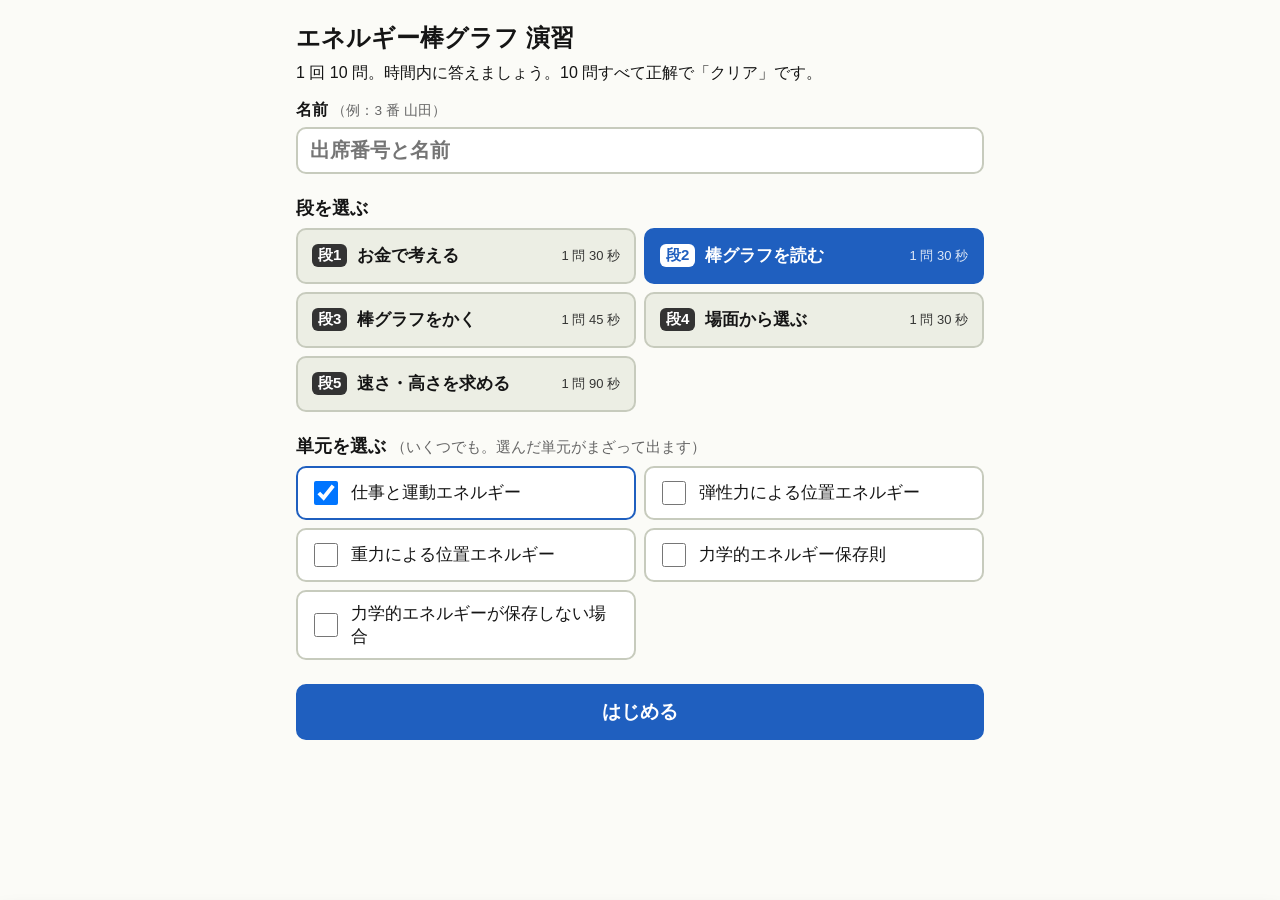
==== index.html @ a0bb2900 "演習アプリ: 問題の生成器・場面の図・10 問と時間・結果の QR・先生用の照合ページ - lib/gen.js: 5 段 × 5 単元の問題を種類とたねから作る（作り直せる） - lib/scene" ====
<!DOCTYPE html>
<html lang="ja">
<head>
<meta charset="utf-8">
<meta name="viewport" content="width=device-width,initial-scale=1,viewport-fit=cover">
<title>エネルギー棒グラフ 演習</title>
<link rel="stylesheet" href="css/app.css">
</head>
<body>

<!-- ホーム -->
<section id="vHome" class="view">
  <div class="home">
    <h1>エネルギー棒グラフ 演習</h1>
    <p class="lead">1 回 10 問。時間内に答えましょう。10 問すべて正解で「クリア」です。</p>

    <label class="field"><span>名前 <span class="dim">（例：3 番 山田）</span></span>
      <input id="name" maxlength="20" autocomplete="off" placeholder="出席番号と名前">
    </label>

    <h2>段を選ぶ</h2>
    <div id="levels" class="levels"></div>

    <h2 id="unitsHead">単元を選ぶ <span class="dim">（いくつでも。選んだ単元がまざって出ます）</span></h2>
    <div id="units" class="units"></div>

    <button id="start" class="big primary" type="button">はじめる</button>
    <p id="homeMsg" class="msg"></p>
  </div>
</section>

<!-- 問題 -->
<section id="vQuiz" class="view hidden">
  <header class="qtop">
    <span id="qLevel" class="tag"></span>
    <span id="qNum" class="qnum"></span>
    <div class="timer"><div id="timerBar"></div></div>
    <span id="timerTxt" class="ttxt"></span>
    <button id="bSheet" class="tool" type="button">✏️<span class="lbl"> 計算用紙</span></button>
    <button id="bCalc" class="tool" type="button">🧮<span class="lbl"> 電卓</span></button>
  </header>
  <main class="qmain" id="qmain">
    <div id="qSys" class="sys"></div>
    <div id="qText" class="qtext"></div>
    <div id="qScene" class="scene"></div>
    <div id="qChart" class="chart"></div>
  </main>
  <aside class="qside" id="qside">
    <div id="qAsk" class="ask"></div>
    <div id="answerArea"></div>
    <div id="feedback" class="feedback hidden"></div>
  </aside>
</section>

<!-- 結果 -->
<section id="vResult" class="view hidden">
  <div class="result">
    <div id="rScore" class="rscore"></div>
    <div id="rClear" class="clear hidden">クリア</div>
    <ol id="rList" class="rlist"></ol>
    <div class="record">
      <img id="recordImg" alt="回答記録の画像">
      <a id="recordDl" class="big primary" href="#" download="回答記録.png">画像を保存</a>
      <p class="dim">保存した画像を Classroom に提出してください。保存できないときは、画像を長押しして保存するか、画面のスクリーンショットを撮ってください。</p>
    </div>
    <div class="row">
      <button id="again" class="big" type="button">もう一度（同じ段・単元）</button>
      <button id="home" class="big" type="button">はじめの画面へ</button>
    </div>
  </div>
</section>

<!-- 計算用紙（下から出る） -->
<div id="sheet" aria-label="計算用紙">
  <div id="grip" title="上下に動かして高さを変える"></div>
  <div id="tools">
    <button id="tPen" class="on" type="button">✒️ ペン</button>
    <button id="tEra" type="button">🧽 消しゴム</button>
    <button id="tUndo" type="button">↶ 戻す</button>
    <button id="tClear" type="button">🗑 全部消す</button>
    <span class="note" id="penNote">指でも書けます（ペンを使うと指は無視）</span>
    <span class="sp"></span>
    <button id="tClose" type="button">✕ 閉じる</button>
  </div>
  <div id="padwrap"><canvas id="pad"></canvas></div>
</div>

<!-- 電卓（浮かぶ・動かせる） -->
<div id="calc">
  <div id="calchead"><span>⠿ 電卓（ここを持って動かす）</span><button id="cClose" type="button">✕</button></div>
  <div id="disp"><div class="ex" id="dEx"></div><div class="rv" id="dRv">0</div></div>
  <div id="ckeys"></div>
</div>

<canvas id="recordCanvas" class="hidden"></canvas>

<script src="vendor/qrcode.js"></script>
<script src="vendor/qrcode_UTF8.js"></script>
<script src="lib/ebar.js"></script>
<script src="lib/scene.js"></script>
<script src="lib/gen.js"></script>
<script src="js/record.js"></script>
<script src="js/tools.js"></script>
<script src="js/app.js"></script>
</body>
</html>
---- css/app.css ----
/* エネルギー棒グラフ 演習。スマホ縦が基本、横長（iPad・パソコン）は 2 列（docs/decisions.md 10） */
:root { --bg:#fbfbf7; --fg:#151515; --dim:#666; --line:#c7cbbd; --btn:#eceee4; --on:#1f5fbf; --ok:#14803a; --ng:#c62828; --warn:#9a5b00; }
* { box-sizing: border-box; -webkit-tap-highlight-color: transparent; }
html, body { margin: 0; height: 100%; background: var(--bg); color: var(--fg);
  font-family: "BIZ UDPGothic", "Hiragino Sans", "Hiragino Kaku Gothic ProN", "Noto Sans JP", Meiryo, sans-serif; touch-action: manipulation; }
body { overflow: hidden; }
.hidden { display: none !important; }
.dim { color: var(--dim); font-weight: 400; font-size: .85em; }
button, .big { font: inherit; font-weight: 700; font-size: 17px; background: var(--btn); color: var(--fg); border: 2px solid var(--line);
  border-radius: 10px; min-height: 48px; min-width: 48px; padding: 4px 14px; cursor: pointer;
  -webkit-user-select: none; user-select: none; -webkit-touch-callout: none; text-decoration: none; display: inline-flex; align-items: center; justify-content: center; }
button:active { filter: brightness(.92); }
button.on { background: var(--on); border-color: var(--on); color: #fff; }
.primary { background: var(--on); border-color: var(--on); color: #fff; }
.big { font-size: 19px; min-height: 56px; padding: 6px 22px; }
.view { position: fixed; inset: 0; overflow: auto; -webkit-overflow-scrolling: touch; }

/* ホーム */
.home { max-width: 720px; margin: 0 auto; padding: 18px 16px 60px; }
.home h1 { font-size: 24px; margin: 4px 0 6px; }
.home h2 { font-size: 18px; margin: 22px 0 8px; }
.lead { margin: 0 0 14px; line-height: 1.6; }
.field { display: flex; flex-direction: column; gap: 6px; font-weight: 700; }
.field input { font: inherit; font-size: 20px; padding: 10px 12px; border: 2px solid var(--line); border-radius: 10px; background: #fff; }
.levels { display: grid; grid-template-columns: 1fr; gap: 8px; }
.levels button { justify-content: flex-start; text-align: left; gap: 10px; min-height: 56px; }
.levels button .n { display: inline-block; min-width: 2.2em; font-size: 15px; background: #333; color: #fff; border-radius: 6px; padding: 2px 6px; text-align: center; }
.levels button.on .n { background: #fff; color: var(--on); }
.levels button .t { font-size: 13px; font-weight: 400; margin-left: auto; opacity: .85; }
.units { display: grid; grid-template-columns: 1fr; gap: 8px; }
.units label { display: flex; align-items: center; gap: 10px; background: #fff; border: 2px solid var(--line); border-radius: 10px; padding: 10px 12px; font-size: 17px; }
.units label.on { border-color: var(--on); }
.units input { width: 24px; height: 24px; }
.units.off { opacity: .4; pointer-events: none; }
#start { width: 100%; margin-top: 24px; }
.msg { color: var(--ng); font-weight: 700; min-height: 1.4em; }
@media (min-width: 700px) { .levels, .units { grid-template-columns: 1fr 1fr; } }

/* 問題 */
#vQuiz { display: grid; grid-template-rows: auto 1fr auto; grid-template-columns: minmax(0, 1fr); overflow: hidden; height: 100%; }
.qtop { display: flex; align-items: center; gap: 8px; padding: 6px 10px; padding-top: max(6px, env(safe-area-inset-top)); background: #eef0e6; border-bottom: 2px solid var(--line); }
.tag { background: #333; color: #fff; border-radius: 6px; padding: 2px 8px; font-size: 14px; white-space: nowrap; }
.qnum { font-weight: 700; white-space: nowrap; }
.timer { flex: 1; height: 10px; background: #dde0d3; border-radius: 5px; overflow: hidden; min-width: 40px; }
#timerBar { height: 100%; width: 100%; background: var(--on); transform-origin: left; }
#timerBar.low { background: var(--ng); }
.ttxt { font-variant-numeric: tabular-nums; font-weight: 700; min-width: 2.6em; text-align: right; }
.tool { min-height: 40px; min-width: 40px; padding: 2px 8px; font-size: 16px; }
@media (max-width: 560px) { .tool .lbl, .tag .lbl { display: none; } .qtop { gap: 6px; padding-left: 8px; padding-right: 8px; } }
.qmain { overflow: auto; -webkit-overflow-scrolling: touch; padding: 10px 14px 16px; }
.sys { display: inline-block; font-weight: 700; border: 2px solid #333; border-radius: 6px; padding: 1px 8px; margin-bottom: 6px; }
.qtext { font-size: 18px; line-height: 1.7; margin-bottom: 6px; }
.scene svg, .chart svg, .fbchart svg { display: block; width: 100%; height: auto; max-width: 560px; }
.scene svg { max-width: 460px; }
.scene { margin: 4px 0 8px; }
.chart.draw svg { touch-action: none; -webkit-user-select: none; user-select: none; }
.choices { display: flex; flex-direction: column; gap: 10px; }
.choice { position: relative; background: #fff; border: 3px solid var(--line); border-radius: 12px; padding: 6px 8px 4px 34px; cursor: pointer; }
.choice .mk { position: absolute; left: 8px; top: 8px; font-weight: 700; font-size: 18px; }
.choice.sel { border-color: var(--on); }
.choice.right { border-color: var(--ok); }
.choice.wrong { border-color: var(--ng); }
.qside { background: #f3f4ee; border-top: 2px solid var(--line); padding: 8px 12px; padding-bottom: max(8px, env(safe-area-inset-bottom)); max-height: 62vh; overflow: auto; }
.ask { font-weight: 700; font-size: 17px; line-height: 1.5; margin-bottom: 6px; }
.ansrow { display: flex; align-items: center; gap: 8px; margin-bottom: 6px; font-size: 20px; }
.ansbox { flex: 1; min-height: 48px; background: #fff; border: 2px solid var(--line); border-radius: 10px; padding: 6px 12px; font-size: 26px; font-weight: 700; text-align: right; font-variant-numeric: tabular-nums; }
.ansbox.empty { color: #aaa; font-weight: 400; font-size: 18px; }
.unit { font-size: 20px; font-weight: 700; min-width: 2.4em; }
.keypad { display: grid; grid-template-columns: repeat(4, 1fr); gap: 6px; }
.keypad button { min-height: 50px; font-size: 22px; }
.keypad .go { background: var(--on); border-color: var(--on); color: #fff; font-size: 19px; }
.keypad .wide { grid-column: span 2; }
.drawbtns { display: flex; gap: 8px; }
.drawbtns button { flex: 1; }
.feedback { font-size: 16px; line-height: 1.6; }
.verdict { font-size: 24px; font-weight: 800; margin: 2px 0 4px; }
.verdict.ok { color: var(--ok); } .verdict.ng { color: var(--ng); }
.feedback ul { margin: 4px 0 6px; padding-left: 1.2em; }
.fbchart { margin: 4px 0 8px; }
.feedback .next { width: 100%; margin-top: 4px; }

@media (min-width: 900px) and (orientation: landscape) {
  #vQuiz { grid-template-columns: minmax(0, 1fr) 400px; grid-template-rows: auto 1fr; }
  .qtop { grid-column: 1 / 3; }
  .qside { border-top: none; border-left: 2px solid var(--line); max-height: none; }
}

/* 結果 */
.result { max-width: 720px; margin: 0 auto; padding: 18px 16px 60px; text-align: center; }
.rscore { font-size: 44px; font-weight: 800; margin: 10px 0; }
.clear { display: inline-block; font-size: 34px; font-weight: 800; color: #fff; background: var(--ok); border-radius: 12px; padding: 4px 26px; transform: rotate(-4deg); margin-bottom: 8px; }
.rlist { text-align: left; padding-left: 1.6em; line-height: 1.9; }
.rlist .ok { color: var(--ok); font-weight: 700; } .rlist .ng { color: var(--ng); font-weight: 700; }
.record img { width: 100%; max-width: 480px; border: 1px solid var(--line); margin: 10px 0; }
.row { display: flex; gap: 10px; justify-content: center; flex-wrap: wrap; margin-top: 16px; }

/* 計算用紙 */
#sheet { position: fixed; left: 0; right: 0; bottom: 0; height: 46vh; background: #fff; border-top: 3px solid #888; box-shadow: 0 -6px 20px rgba(0,0,0,.18);
  transform: translateY(105%); transition: transform .2s; z-index: 10; display: flex; flex-direction: column; }
#sheet.open { transform: none; }
#sheet.dragging { transition: none; }
#grip { height: 26px; display: flex; justify-content: center; align-items: center; cursor: ns-resize; touch-action: none; flex: none; }
#grip::before { content: ""; width: 70px; height: 6px; border-radius: 3px; background: #aaa; }
#tools { display: flex; gap: 8px; padding: 0 10px 6px; flex: none; align-items: center; flex-wrap: wrap; }
#tools button { min-height: 42px; font-size: 15px; }
#tools .sp { flex: 1; }
#tools .note { font-size: 13px; color: var(--dim); }
#padwrap { position: relative; flex: 1; min-height: 0;
  background-image: linear-gradient(#e8eef5 1px, transparent 1px), linear-gradient(90deg, #e8eef5 1px, transparent 1px); background-size: 28px 28px; }
#pad { position: absolute; inset: 0; width: 100%; height: 100%; touch-action: none; display: block; -webkit-user-select: none; user-select: none; -webkit-touch-callout: none; }

/* 電卓 */
#calc { position: fixed; right: 12px; top: 60px; width: 290px; background: #2b2f33; color: #fff; border-radius: 14px; padding: 8px;
  box-shadow: 0 8px 24px rgba(0,0,0,.3); z-index: 20; display: none; touch-action: none; -webkit-user-select: none; user-select: none; }
#calc.open { display: block; }
#calchead { display: flex; justify-content: space-between; align-items: center; padding: 0 4px 6px; cursor: move; font-size: 13px; color: #bbb; }
#calchead button { min-height: 34px; min-width: 34px; padding: 0 8px; font-size: 15px; background: #444; color: #fff; border-color: #555; }
#disp { background: #eef3e8; color: #111; border-radius: 8px; padding: 6px 10px; text-align: right; font-size: 18px; min-height: 64px; word-break: break-all; }
#disp .ex { color: #555; font-size: 16px; min-height: 1.3em; }
#disp .rv { font-size: 26px; font-weight: 700; }
#ckeys { display: grid; grid-template-columns: repeat(5, 1fr); gap: 6px; margin-top: 8px; }
#ckeys button { min-height: 46px; padding: 0; font-size: 20px; background: #444; color: #fff; border-color: #555; }
#ckeys button.op { background: #5a6e8c; }
#ckeys button.eq { background: #e08a1e; border-color: #e08a1e; }
#ckeys button.wide { grid-column: span 2; }
#ckeys button.small { font-size: 14px; }
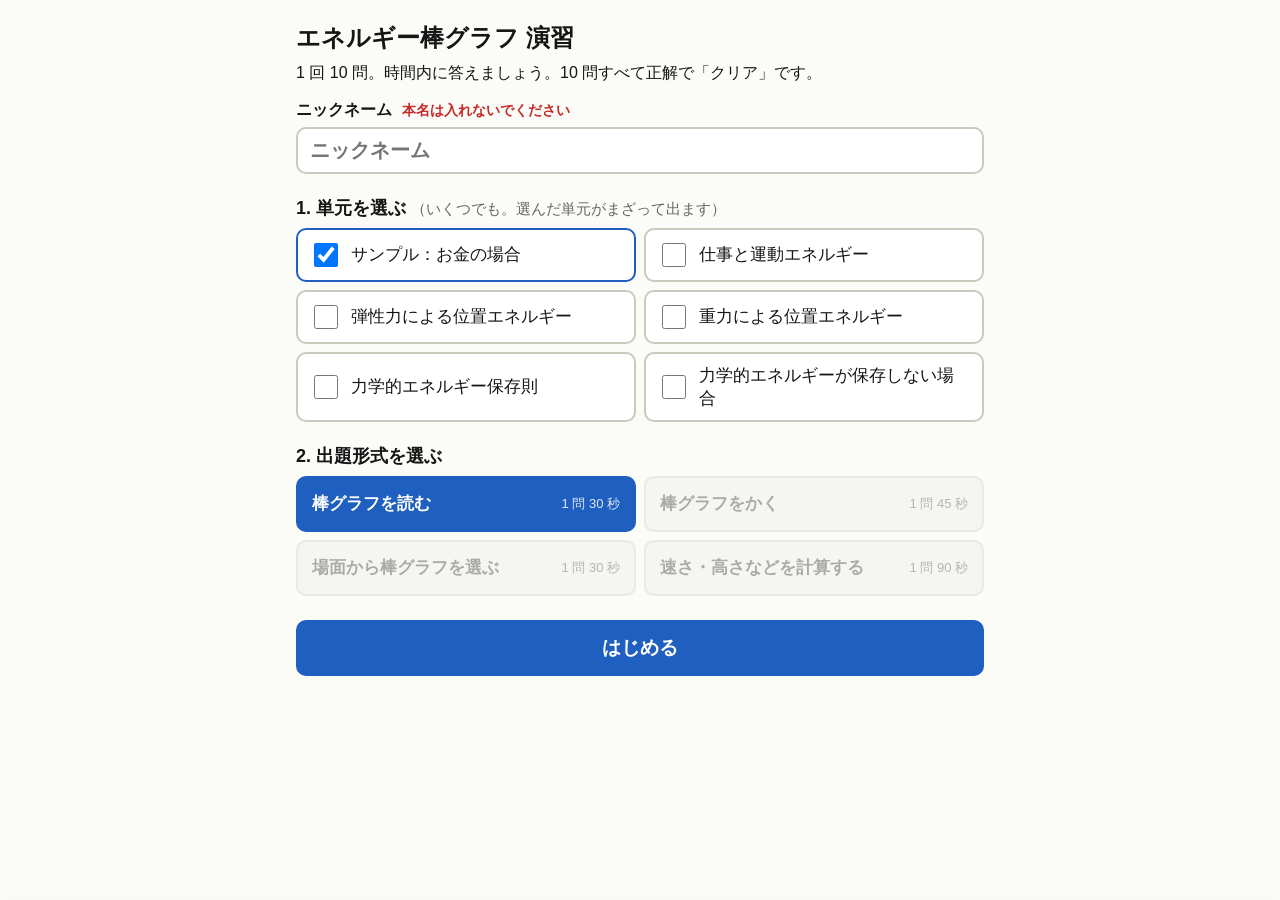
==== commit b9ec1400: "生徒の画面を直す: ニックネーム・単元→出題形式・問題文は1か所で図のすぐ下に答え・まえ/あとをやめて場面の名前 Co-Authored-By: Claude Opus 5.5 <noreply@an" ====
--- a/index.html
+++ b/index.html
@@ -14,15 +14,15 @@
     <h1>エネルギー棒グラフ 演習</h1>
     <p class="lead">1 回 10 問。時間内に答えましょう。10 問すべて正解で「クリア」です。</p>
 
-    <label class="field"><span>名前 <span class="dim">（例：3 番 山田）</span></span>
-      <input id="name" maxlength="20" autocomplete="off" placeholder="出席番号と名前">
+    <label class="field"><span>ニックネーム <span class="warnnote">本名は入れないでください</span></span>
+      <input id="name" maxlength="16" autocomplete="off" placeholder="ニックネーム">
     </label>
 
-    <h2>段を選ぶ</h2>
-    <div id="levels" class="levels"></div>
+    <h2>1. 単元を選ぶ <span class="dim">（いくつでも。選んだ単元がまざって出ます）</span></h2>
+    <div id="units" class="units"></div>
 
-    <h2 id="unitsHead">単元を選ぶ <span class="dim">（いくつでも。選んだ単元がまざって出ます）</span></h2>
-    <div id="units" class="units"></div>
+    <h2>2. 出題形式を選ぶ</h2>
+    <div id="formats" class="levels"></div>
 
     <button id="start" class="big primary" type="button">はじめる</button>
     <p id="homeMsg" class="msg"></p>
@@ -32,24 +32,22 @@
 <!-- 問題 -->
 <section id="vQuiz" class="view hidden">
   <header class="qtop">
-    <span id="qLevel" class="tag"></span>
+    <span id="qFormat" class="tag"></span>
     <span id="qNum" class="qnum"></span>
     <div class="timer"><div id="timerBar"></div></div>
     <span id="timerTxt" class="ttxt"></span>
     <button id="bSheet" class="tool" type="button">✏️<span class="lbl"> 計算用紙</span></button>
     <button id="bCalc" class="tool" type="button">🧮<span class="lbl"> 電卓</span></button>
   </header>
-  <main class="qmain" id="qmain">
-    <div id="qSys" class="sys"></div>
-    <div id="qText" class="qtext"></div>
-    <div id="qScene" class="scene"></div>
-    <div id="qChart" class="chart"></div>
+  <!-- 問題文と問いは 1 か所。その下に図、そのすぐ下で答える（視線を上から下へ 1 本に） -->
+  <main class="qscroll" id="qscroll">
+    <div class="qcard">
+      <p class="qtext"><span id="qSys" class="sys"></span><span id="qText"></span><b id="qAsk" class="ask"></b></p>
+      <div class="figs" id="figs"><div id="qScene" class="scene"></div><div id="qChart" class="chart"></div></div>
+      <div id="answerArea" class="answer"></div>
+      <div id="feedback" class="feedback hidden"></div>
+    </div>
   </main>
-  <aside class="qside" id="qside">
-    <div id="qAsk" class="ask"></div>
-    <div id="answerArea"></div>
-    <div id="feedback" class="feedback hidden"></div>
-  </aside>
 </section>
 
 <!-- 結果 -->
@@ -64,7 +62,7 @@
       <p class="dim">保存した画像を Classroom に提出してください。保存できないときは、画像を長押しして保存するか、画面のスクリーンショットを撮ってください。</p>
     </div>
     <div class="row">
-      <button id="again" class="big" type="button">もう一度（同じ段・単元）</button>
+      <button id="again" class="big" type="button">もう一度（同じ単元・出題形式）</button>
       <button id="home" class="big" type="button">はじめの画面へ</button>
     </div>
   </div>
--- a/css/app.css
+++ b/css/app.css
@@ -37,7 +37,7 @@
 @media (min-width: 700px) { .levels, .units { grid-template-columns: 1fr 1fr; } }
 
 /* 問題 */
-#vQuiz { display: grid; grid-template-rows: auto 1fr auto; grid-template-columns: minmax(0, 1fr); overflow: hidden; height: 100%; }
+#vQuiz { display: grid; grid-template-rows: auto 1fr; grid-template-columns: minmax(0, 1fr); overflow: hidden; height: 100%; }
 .qtop { display: flex; align-items: center; gap: 8px; padding: 6px 10px; padding-top: max(6px, env(safe-area-inset-top)); background: #eef0e6; border-bottom: 2px solid var(--line); }
 .tag { background: #333; color: #fff; border-radius: 6px; padding: 2px 8px; font-size: 14px; white-space: nowrap; }
 .qnum { font-weight: 700; white-space: nowrap; }
@@ -46,13 +46,22 @@
 #timerBar.low { background: var(--ng); }
 .ttxt { font-variant-numeric: tabular-nums; font-weight: 700; min-width: 2.6em; text-align: right; }
 .tool { min-height: 40px; min-width: 40px; padding: 2px 8px; font-size: 16px; }
-@media (max-width: 560px) { .tool .lbl, .tag .lbl { display: none; } .qtop { gap: 6px; padding-left: 8px; padding-right: 8px; } }
-.qmain { overflow: auto; -webkit-overflow-scrolling: touch; padding: 10px 14px 16px; }
-.sys { display: inline-block; font-weight: 700; border: 2px solid #333; border-radius: 6px; padding: 1px 8px; margin-bottom: 6px; }
-.qtext { font-size: 18px; line-height: 1.7; margin-bottom: 6px; }
-.scene svg, .chart svg, .fbchart svg { display: block; width: 100%; height: auto; max-width: 560px; }
-.scene svg { max-width: 460px; }
-.scene { margin: 4px 0 8px; }
+@media (max-width: 560px) { .tool .lbl, #qFormat { display: none; } .qtop { gap: 6px; padding-left: 8px; padding-right: 8px; } }
+/* 1 本の流れ: 問題文＋問い → 図 → 答える欄（→ 正誤と解説）。横長の画面でも 1 列で、図だけ横に並べる */
+.qscroll { overflow: auto; -webkit-overflow-scrolling: touch; padding: 12px 14px 40px; }
+.qcard { max-width: 980px; margin: 0 auto; }
+.sys { display: inline-block; font-weight: 700; font-size: 15px; border: 2px solid #333; border-radius: 6px; padding: 0 8px; margin-right: 8px; vertical-align: 1px; }
+.qtext { font-size: 18px; line-height: 1.75; margin: 0 0 8px; }
+.qtext .ask { display: block; margin-top: 4px; font-size: 19px; }
+.figs { display: flex; flex-wrap: wrap; gap: 8px 16px; align-items: flex-start; margin-bottom: 10px; }
+.figs .scene { flex: 1 1 300px; max-width: 460px; }
+.figs .chart { flex: 1 1 340px; max-width: 560px; }
+.figs .scene:empty { display: none; }
+.figs .chart.wide { flex: 1 1 100%; max-width: 1000px; }
+button:disabled { opacity: .35; cursor: default; }
+.scene svg, .chart svg, .fbchart svg { display: block; width: 100%; height: auto; }
+.answer { max-width: 460px; }
+.warnnote { color: var(--ng); font-size: 14px; margin-left: 6px; }
 .chart.draw svg { touch-action: none; -webkit-user-select: none; user-select: none; }
 .choices { display: flex; flex-direction: column; gap: 10px; }
 .choice { position: relative; background: #fff; border: 3px solid var(--line); border-radius: 12px; padding: 6px 8px 4px 34px; cursor: pointer; }
@@ -60,9 +69,8 @@
 .choice.sel { border-color: var(--on); }
 .choice.right { border-color: var(--ok); }
 .choice.wrong { border-color: var(--ng); }
-.qside { background: #f3f4ee; border-top: 2px solid var(--line); padding: 8px 12px; padding-bottom: max(8px, env(safe-area-inset-bottom)); max-height: 62vh; overflow: auto; }
-.ask { font-weight: 700; font-size: 17px; line-height: 1.5; margin-bottom: 6px; }
 .ansrow { display: flex; align-items: center; gap: 8px; margin-bottom: 6px; font-size: 20px; }
+.anslbl { font-weight: 800; font-size: 18px; }
 .ansbox { flex: 1; min-height: 48px; background: #fff; border: 2px solid var(--line); border-radius: 10px; padding: 6px 12px; font-size: 26px; font-weight: 700; text-align: right; font-variant-numeric: tabular-nums; }
 .ansbox.empty { color: #aaa; font-weight: 400; font-size: 18px; }
 .unit { font-size: 20px; font-weight: 700; min-width: 2.4em; }
@@ -72,18 +80,16 @@
 .keypad .wide { grid-column: span 2; }
 .drawbtns { display: flex; gap: 8px; }
 .drawbtns button { flex: 1; }
-.feedback { font-size: 16px; line-height: 1.6; }
+.feedback { font-size: 16px; line-height: 1.6; max-width: 640px; background: #fff; border: 2px solid var(--line); border-radius: 12px; padding: 8px 14px 12px; }
+.fbchart { max-width: 560px; }
+.choices { display: grid; grid-template-columns: 1fr; gap: 10px; }
+@media (min-width: 900px) { .choices { grid-template-columns: 1fr 1fr; } }
 .verdict { font-size: 24px; font-weight: 800; margin: 2px 0 4px; }
 .verdict.ok { color: var(--ok); } .verdict.ng { color: var(--ng); }
 .feedback ul { margin: 4px 0 6px; padding-left: 1.2em; }
 .fbchart { margin: 4px 0 8px; }
 .feedback .next { width: 100%; margin-top: 4px; }
 
-@media (min-width: 900px) and (orientation: landscape) {
-  #vQuiz { grid-template-columns: minmax(0, 1fr) 400px; grid-template-rows: auto 1fr; }
-  .qtop { grid-column: 1 / 3; }
-  .qside { border-top: none; border-left: 2px solid var(--line); max-height: none; }
-}
 
 /* 結果 */
 .result { max-width: 720px; margin: 0 auto; padding: 18px 16px 60px; text-align: center; }
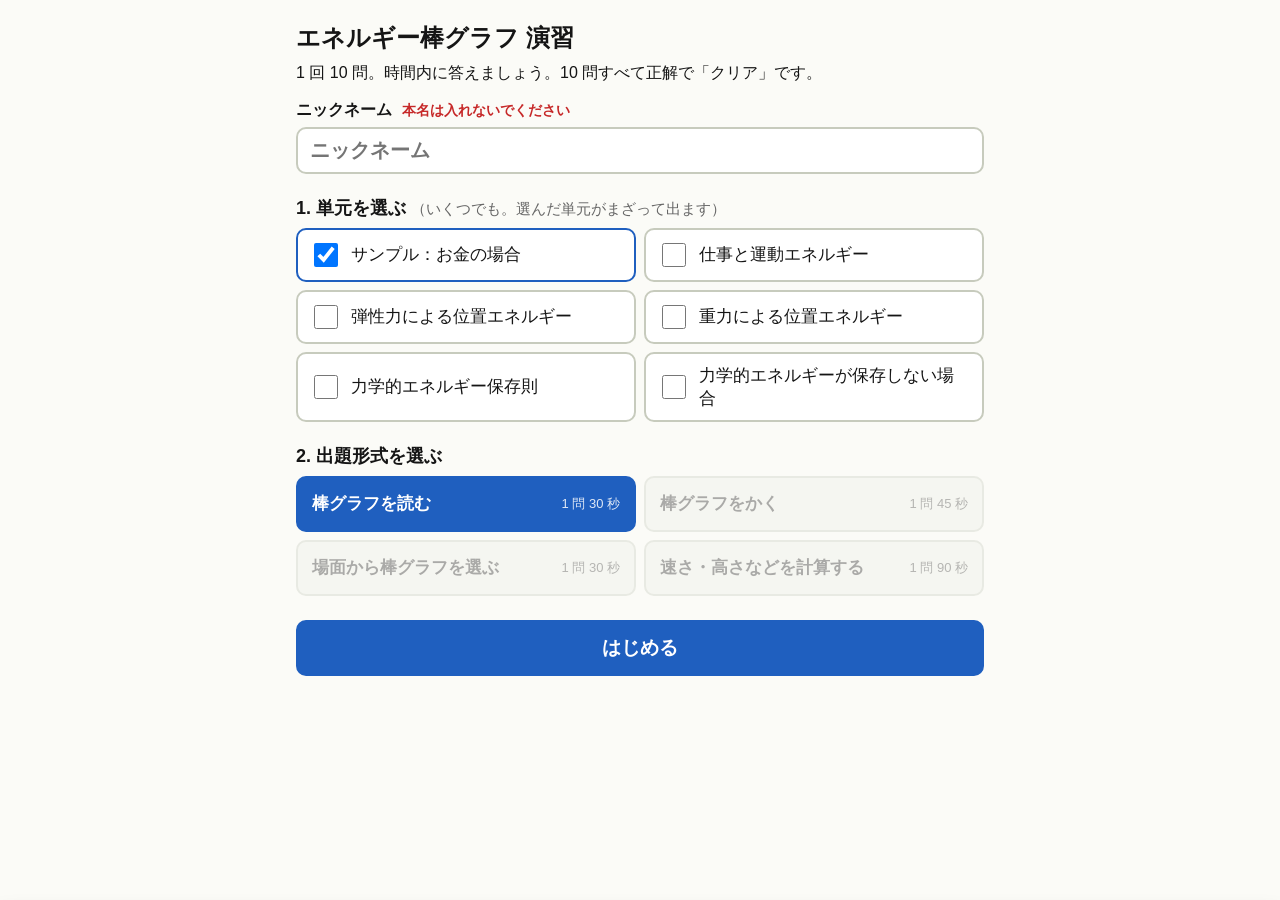
==== commit fd6b4e4a: "動きの線の長さを速さに合わせる・水平の動きは左から右・問題文のカッコと問いの太字をやめる・答えの図は同じ場所で入れ替える Co-Authored-By: Claude Opus 5.5 <norepl" ====
--- a/index.html
+++ b/index.html
@@ -42,7 +42,7 @@
   <!-- 問題文と問いは 1 か所。その下に図、そのすぐ下で答える（視線を上から下へ 1 本に） -->
   <main class="qscroll" id="qscroll">
     <div class="qcard">
-      <p class="qtext"><span id="qSys" class="sys"></span><span id="qText"></span><b id="qAsk" class="ask"></b></p>
+      <p class="qtext"><span id="qSys" class="sys"></span><span id="qText"></span><span id="qAsk" class="ask"></span></p>
       <div class="figs" id="figs"><div id="qScene" class="scene"></div><div id="qChart" class="chart"></div></div>
       <div id="answerArea" class="answer"></div>
       <div id="feedback" class="feedback hidden"></div>
--- a/css/app.css
+++ b/css/app.css
@@ -52,14 +52,16 @@
 .qcard { max-width: 980px; margin: 0 auto; }
 .sys { display: inline-block; font-weight: 700; font-size: 15px; border: 2px solid #333; border-radius: 6px; padding: 0 8px; margin-right: 8px; vertical-align: 1px; }
 .qtext { font-size: 18px; line-height: 1.75; margin: 0 0 8px; }
-.qtext .ask { display: block; margin-top: 4px; font-size: 19px; }
+/* 問いは太字にしない（画面がガチャガチャする。先生の指摘 2026-11-16）。改行して同じ大きさで続ける */
+.qtext .ask { display: block; margin-top: 4px; font-weight: 400; }
 .figs { display: flex; flex-wrap: wrap; gap: 8px 16px; align-items: flex-start; margin-bottom: 10px; }
-.figs .scene { flex: 1 1 300px; max-width: 460px; }
+.figs .scene { flex: 0 1 auto; max-width: 100%; }
 .figs .chart { flex: 1 1 340px; max-width: 560px; }
 .figs .scene:empty { display: none; }
 .figs .chart.wide { flex: 1 1 100%; max-width: 1000px; }
 button:disabled { opacity: .35; cursor: default; }
-.scene svg, .chart svg, .fbchart svg { display: block; width: 100%; height: auto; }
+.chart svg, .fbchart svg { display: block; width: 100%; height: auto; }
+.scene svg { display: block; height: auto; }   /* 幅は app.js が実寸 × 3.6 px/mm で決める */
 .answer { max-width: 460px; }
 .warnnote { color: var(--ng); font-size: 14px; margin-left: 6px; }
 .chart.draw svg { touch-action: none; -webkit-user-select: none; user-select: none; }
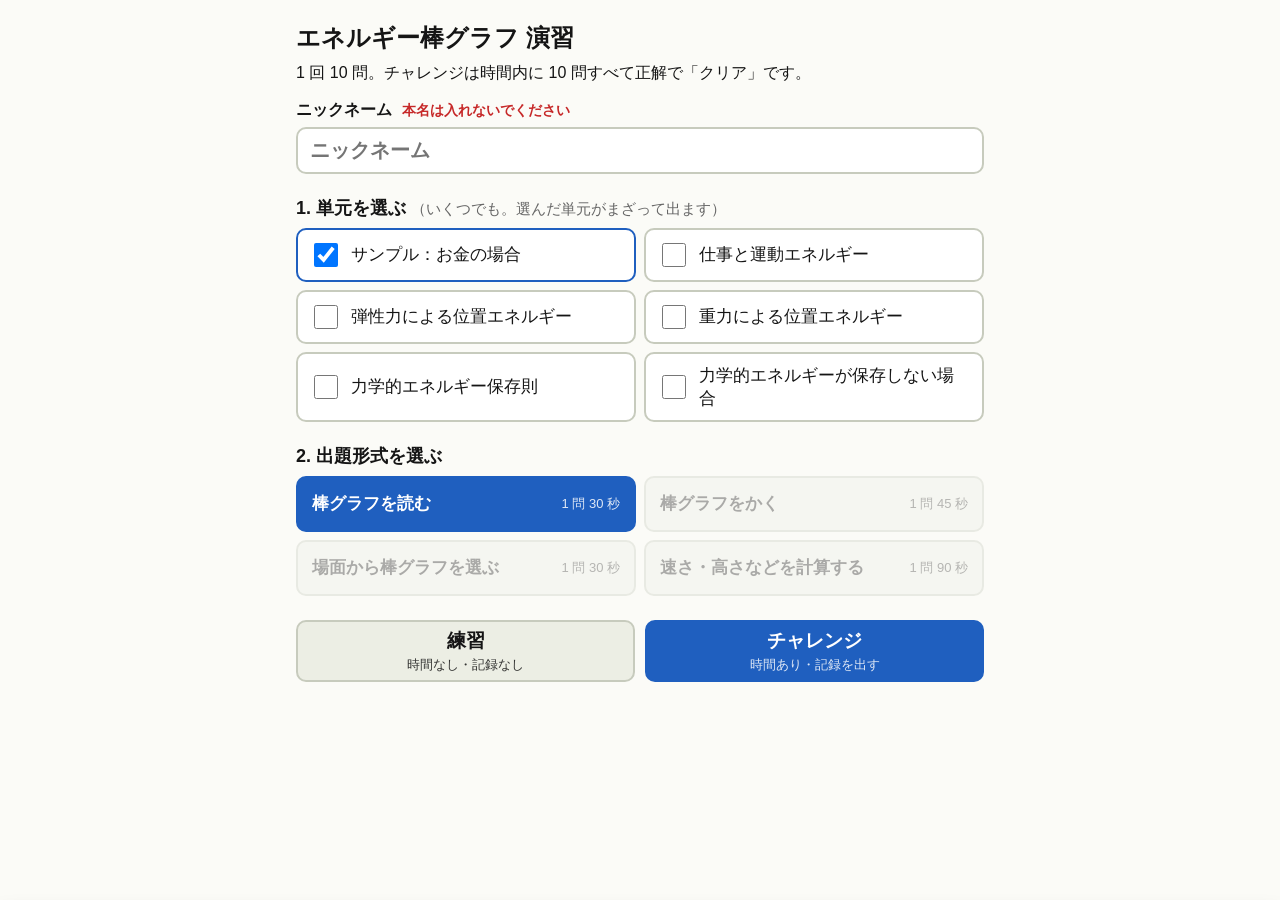
==== commit fedd5fa1: "先生の決定を反映: 合計の棒は力学的エネルギー、図A・図B、練習（時間なし）とやり直し、お金の最後の 1 文を消す - 棒の名前「合計」→「力学的／エネルギー」（2 行。右端で切れないよう余白を広げる" ====
--- a/index.html
+++ b/index.html
@@ -12,7 +12,7 @@
 <section id="vHome" class="view">
   <div class="home">
     <h1>エネルギー棒グラフ 演習</h1>
-    <p class="lead">1 回 10 問。時間内に答えましょう。10 問すべて正解で「クリア」です。</p>
+    <p class="lead">1 回 10 問。チャレンジは時間内に 10 問すべて正解で「クリア」です。</p>
 
     <label class="field"><span>ニックネーム <span class="warnnote">本名は入れないでください</span></span>
       <input id="name" maxlength="16" autocomplete="off" placeholder="ニックネーム">
@@ -24,7 +24,10 @@
     <h2>2. 出題形式を選ぶ</h2>
     <div id="formats" class="levels"></div>
 
-    <button id="start" class="big primary" type="button">はじめる</button>
+    <div class="startrow">
+      <button id="practice" class="big" type="button">練習<span class="t">時間なし・記録なし</span></button>
+      <button id="start" class="big primary" type="button">チャレンジ<span class="t">時間あり・記録を出す</span></button>
+    </div>
     <p id="homeMsg" class="msg"></p>
   </div>
 </section>
@@ -32,7 +35,6 @@
 <!-- 問題 -->
 <section id="vQuiz" class="view hidden">
   <header class="qtop">
-    <span id="qFormat" class="tag"></span>
     <span id="qNum" class="qnum"></span>
     <div class="timer"><div id="timerBar"></div></div>
     <span id="timerTxt" class="ttxt"></span>
@@ -42,7 +44,7 @@
   <!-- 問題文と問いは 1 か所。その下に図、そのすぐ下で答える（視線を上から下へ 1 本に） -->
   <main class="qscroll" id="qscroll">
     <div class="qcard">
-      <p class="qtext"><span id="qSys" class="sys"></span><span id="qText"></span><span id="qAsk" class="ask"></span></p>
+      <p class="qtext"><span id="qText"></span><span id="qAsk" class="ask"></span></p>
       <div class="figs" id="figs"><div id="qScene" class="scene"></div><div id="qChart" class="chart"></div></div>
       <div id="answerArea" class="answer"></div>
       <div id="feedback" class="feedback hidden"></div>
@@ -56,13 +58,14 @@
     <div id="rScore" class="rscore"></div>
     <div id="rClear" class="clear hidden">クリア</div>
     <ol id="rList" class="rlist"></ol>
-    <div class="record">
+    <div class="record" id="rRecord">
       <img id="recordImg" alt="回答記録の画像">
       <a id="recordDl" class="big primary" href="#" download="回答記録.png">画像を保存</a>
       <p class="dim">保存した画像を Classroom に提出してください。保存できないときは、画像を長押しして保存するか、画面のスクリーンショットを撮ってください。</p>
     </div>
     <div class="row">
       <button id="again" class="big" type="button">もう一度（同じ単元・出題形式）</button>
+      <button id="toChallenge" class="big primary hidden" type="button">同じ単元・出題形式でチャレンジ</button>
       <button id="home" class="big" type="button">はじめの画面へ</button>
     </div>
   </div>
--- a/css/app.css
+++ b/css/app.css
@@ -32,7 +32,11 @@
 .units label.on { border-color: var(--on); }
 .units input { width: 24px; height: 24px; }
 .units.off { opacity: .4; pointer-events: none; }
-#start { width: 100%; margin-top: 24px; }
+.startrow { display: grid; grid-template-columns: 1fr 1fr; gap: 10px; margin-top: 24px; }
+.startrow button { flex-direction: column; gap: 2px; padding: 6px 8px; }
+.startrow button .t { font-size: 13px; font-weight: 400; opacity: .85; }
+/* 練習は時間なし: 時間の棒を出さない */
+.qtop.practice .timer, .qtop.practice .ttxt { visibility: hidden; }
 .msg { color: var(--ng); font-weight: 700; min-height: 1.4em; }
 @media (min-width: 700px) { .levels, .units { grid-template-columns: 1fr 1fr; } }
 
@@ -46,11 +50,10 @@
 #timerBar.low { background: var(--ng); }
 .ttxt { font-variant-numeric: tabular-nums; font-weight: 700; min-width: 2.6em; text-align: right; }
 .tool { min-height: 40px; min-width: 40px; padding: 2px 8px; font-size: 16px; }
-@media (max-width: 560px) { .tool .lbl, #qFormat { display: none; } .qtop { gap: 6px; padding-left: 8px; padding-right: 8px; } }
+@media (max-width: 560px) { .tool .lbl { display: none; } .qtop { gap: 6px; padding-left: 8px; padding-right: 8px; } }
 /* 1 本の流れ: 問題文＋問い → 図 → 答える欄（→ 正誤と解説）。横長の画面でも 1 列で、図だけ横に並べる */
 .qscroll { overflow: auto; -webkit-overflow-scrolling: touch; padding: 12px 14px 40px; }
 .qcard { max-width: 980px; margin: 0 auto; }
-.sys { display: inline-block; font-weight: 700; font-size: 15px; border: 2px solid #333; border-radius: 6px; padding: 0 8px; margin-right: 8px; vertical-align: 1px; }
 .qtext { font-size: 18px; line-height: 1.75; margin: 0 0 8px; }
 /* 問いは太字にしない（画面がガチャガチャする。先生の指摘 2026-11-16）。改行して同じ大きさで続ける */
 .qtext .ask { display: block; margin-top: 4px; font-weight: 400; }
@@ -91,6 +94,10 @@
 .feedback ul { margin: 4px 0 6px; padding-left: 1.2em; }
 .fbchart { margin: 4px 0 8px; }
 .feedback .next { width: 100%; margin-top: 4px; }
+/* 間違えたとき: 「最初からやり直す」と「次へ」を並べる */
+.fbbtns { display: grid; grid-template-columns: 1fr 1fr; gap: 10px; margin-top: 4px; }
+.fbbtns .next { margin-top: 0; }
+.fbbtns button { padding: 6px 8px; }
 
 
 /* 結果 */
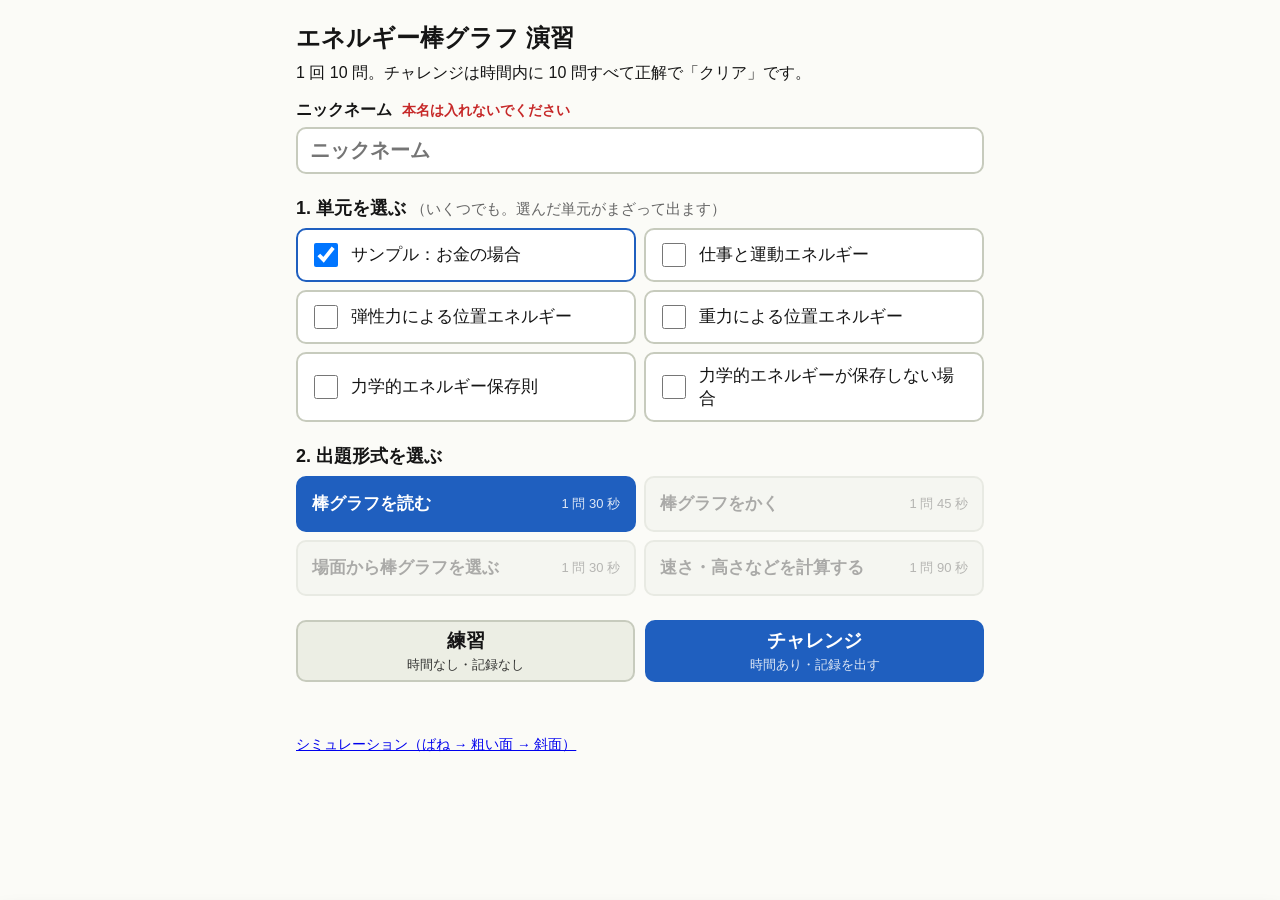
==== commit 1ea61e7e: "シミュレーション（ばね → 粗い面 → 斜面 の台車）の試作: はじめ｜いま の棒グラフ、摩擦力の仕事の矢印、基準面を指で上下、予想（A・B・C の点で止めて比べる） Co-Authored-By: " ====
--- a/index.html
+++ b/index.html
@@ -29,6 +29,7 @@
       <button id="start" class="big primary" type="button">チャレンジ<span class="t">時間あり・記録を出す</span></button>
     </div>
     <p id="homeMsg" class="msg"></p>
+    <p class="dim"><a href="sim.html">シミュレーション（ばね → 粗い面 → 斜面）</a></p>
   </div>
 </section>
 
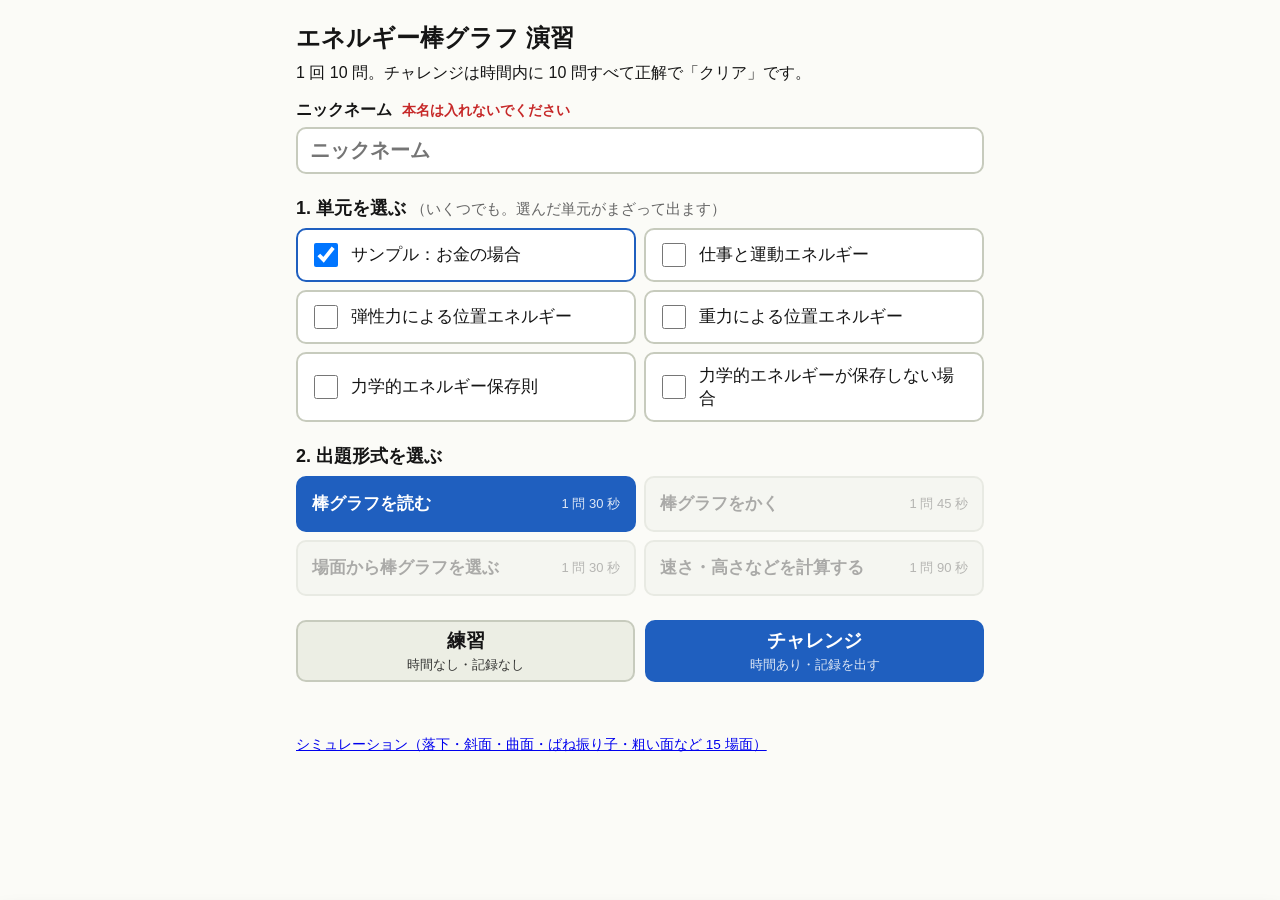
==== commit b503c6eb: "シミュレーションを 15 場面に（重力・ばね・ばねと重力・粗い面の 4 つのまとまり）、どの場面でも系を選べる（ばね・鉛直なら地球）、仕事の矢印を太く大きく - 物理を道（点の列）＋飛び出したあとの放" ====
--- a/index.html
+++ b/index.html
@@ -29,7 +29,7 @@
       <button id="start" class="big primary" type="button">チャレンジ<span class="t">時間あり・記録を出す</span></button>
     </div>
     <p id="homeMsg" class="msg"></p>
-    <p class="dim"><a href="sim.html">シミュレーション（ばね → 粗い面 → 斜面）</a></p>
+    <p class="dim"><a href="sim.html">シミュレーション（落下・斜面・曲面・ばね振り子・粗い面など 15 場面）</a></p>
   </div>
 </section>
 
